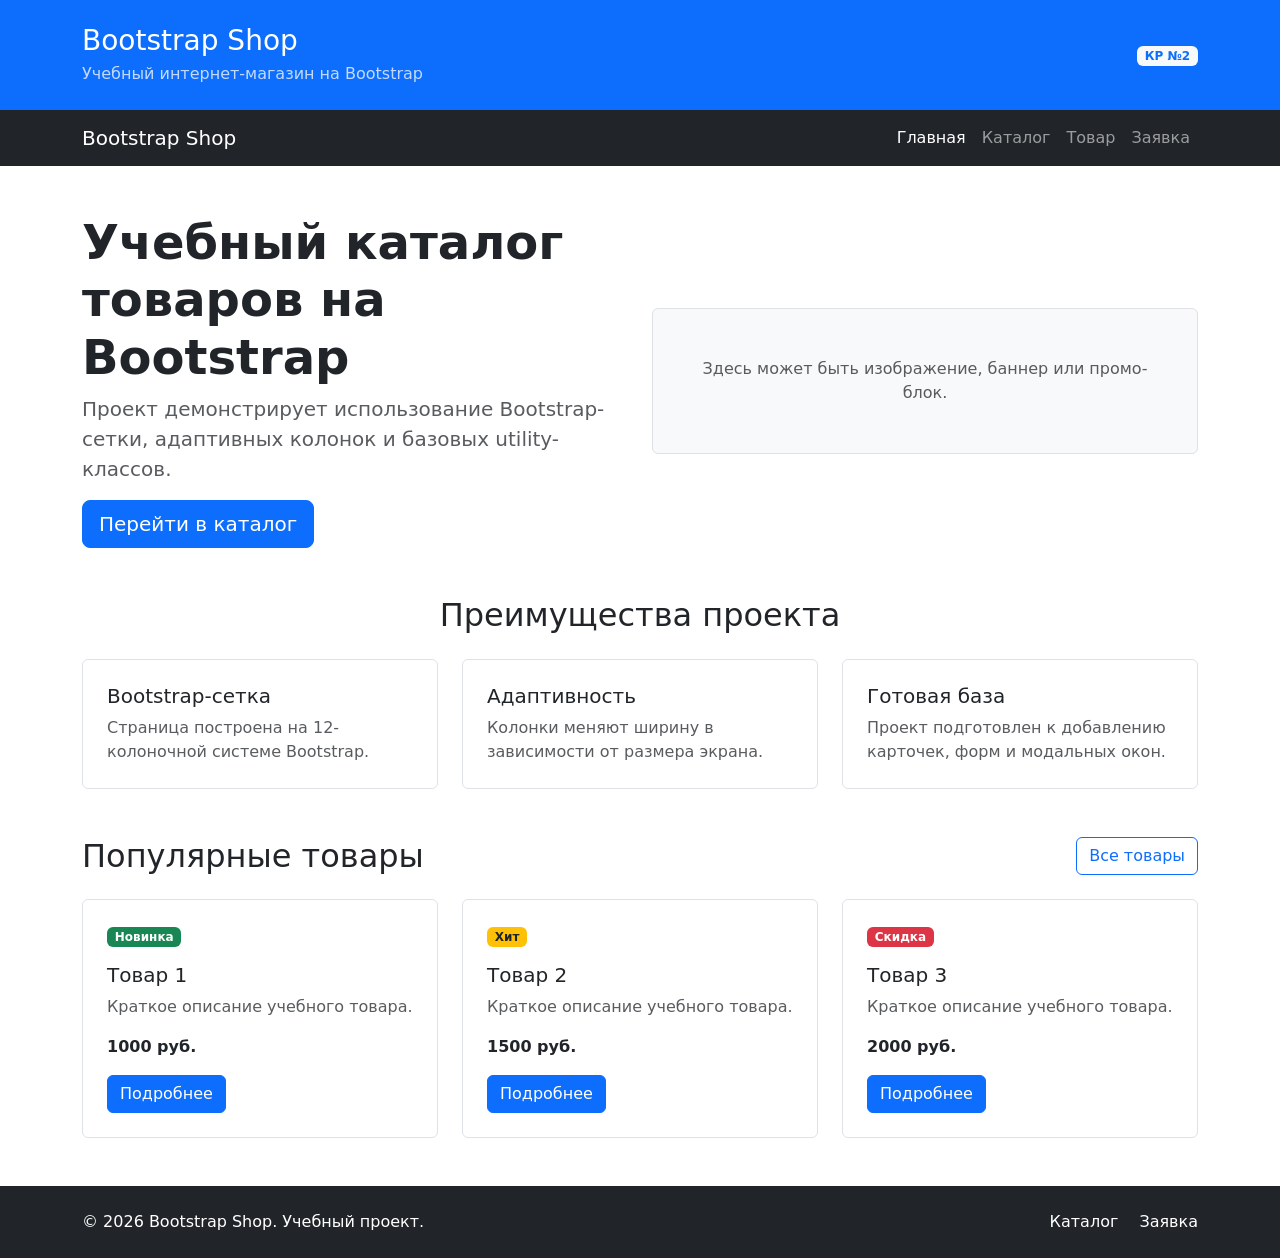
==== index.html @ 38ce744a "feat: create Bootstrap grid homepage" ====
<!DOCTYPE html>
<html lang="ru">
<head>
  <meta charset="UTF-8">
  <meta name="viewport" content="width=device-width, initial-scale=1.0">
  <title>Главная — Bootstrap Shop</title>
  <link
    href="https://cdn.jsdelivr.net/npm/bootstrap@5.3.3/dist/css/bootstrap.min.css"
    rel="stylesheet"
  >
  <link rel="stylesheet" href="css/custom.css">
</head>
<body>
  <header class="bg-primary text-white py-4">
    <div class="container">
      <div class="row align-items-center">
        <div class="col-12 col-md-8">
          <h1 class="h3 mb-1">Bootstrap Shop</h1>
          <p class="mb-0 opacity-75">
            Учебный интернет-магазин на Bootstrap
          </p>
        </div>
        <div class="col-12 col-md-4 text-md-end mt-3 mt-md-0">
          <span class="badge bg-light text-primary">
            КР №2
          </span>
        </div>
      </div>
    </div>
  </header>

  <nav class="navbar navbar-expand-lg navbar-dark bg-dark">
      <div class="container">
          <a class="navbar-brand" href="index.html">Bootstrap Shop</a>

          <button
                  class="navbar-toggler"
                  type="button"
                  data-bs-toggle="collapse"
                  data-bs-target="#mainNavbar"
                  aria-controls="mainNavbar"
                  aria-expanded="false"
                  aria-label="Переключить навигацию"
          >
              <span class="navbar-toggler-icon"></span>
          </button>

          <div class="collapse navbar-collapse" id="mainNavbar">
              <ul class="navbar-nav ms-auto">
                  <li class="nav-item">
                      <a class="nav-link active" aria-current="page" href="index.html">
                          Главная
                      </a>
                  </li>
                  <li class="nav-item">
                      <a class="nav-link" href="catalog.html">Каталог</a>
                  </li>
                  <li class="nav-item">
                      <a class="nav-link" href="product.html">Товар</a>
                  </li>
                  <li class="nav-item">
                      <a class="nav-link" href="order.html">Заявка</a>
                  </li>
              </ul>
          </div>
      </div>
  </nav>

  <main>
      <section class="container my-5">
          <div class="row align-items-center g-4">
              <div class="col-12 col-lg-6">
                  <h2 class="display-5 fw-bold">
                      Учебный каталог товаров на Bootstrap
                  </h2>
                  <p class="lead text-muted">
                      Проект демонстрирует использование Bootstrap-сетки,
                      адаптивных колонок и базовых utility-классов.
                  </p>
                  <a class="btn btn-primary btn-lg" href="catalog.html">
                      Перейти в каталог
                  </a>
              </div>

              <div class="col-12 col-lg-6">
                  <div class="p-5 bg-light border rounded text-center">
                      <p class="mb-0 text-muted">
                          Здесь может быть изображение, баннер или промо-блок.
                      </p>
                  </div>
              </div>
          </div>
      </section>

      <section class="container my-5">
          <h2 class="text-center mb-4">Преимущества проекта</h2>

          <div class="row g-4">
              <div class="col-12 col-md-4">
                  <div class="p-4 border rounded h-100 bg-white">
                      <h3 class="h5">Bootstrap-сетка</h3>
                      <p class="mb-0 text-muted">
                          Страница построена на 12-колоночной системе Bootstrap.
                      </p>
                  </div>
              </div>

              <div class="col-12 col-md-4">
                  <div class="p-4 border rounded h-100 bg-white">
                      <h3 class="h5">Адаптивность</h3>
                      <p class="mb-0 text-muted">
                          Колонки меняют ширину в зависимости от размера экрана.
                      </p>
                  </div>
              </div>

              <div class="col-12 col-md-4">
                  <div class="p-4 border rounded h-100 bg-white">
                      <h3 class="h5">Готовая база</h3>
                      <p class="mb-0 text-muted">
                          Проект подготовлен к добавлению карточек, форм и модальных окон.
                      </p>
                  </div>
              </div>
          </div>
      </section>

      <section class="container my-5">
          <div class="d-flex justify-content-between align-items-center mb-4">
              <h2 class="mb-0">Популярные товары</h2>
              <a class="btn btn-outline-primary" href="catalog.html">
                  Все товары
              </a>
          </div>

          <div class="row g-4">
              <div class="col-12 col-md-6 col-lg-4">
                  <div class="border rounded h-100 p-4">
                      <span class="badge bg-success mb-3">Новинка</span>
                      <h3 class="h5">Товар 1</h3>
                      <p class="text-muted">
                          Краткое описание учебного товара.
                      </p>
                      <p class="fw-bold mb-3">1000 руб.</p>
                      <a class="btn btn-primary" href="product.html">
                          Подробнее
                      </a>
                  </div>
              </div>

              <div class="col-12 col-md-6 col-lg-4">
                  <div class="border rounded h-100 p-4">
                      <span class="badge bg-warning text-dark mb-3">Хит</span>
                      <h3 class="h5">Товар 2</h3>
                      <p class="text-muted">
                          Краткое описание учебного товара.
                      </p>
                      <p class="fw-bold mb-3">1500 руб.</p>
                      <a class="btn btn-primary" href="product.html">
                          Подробнее
                      </a>
                  </div>
              </div>

              <div class="col-12 col-md-6 col-lg-4">
                  <div class="border rounded h-100 p-4">
                      <span class="badge bg-danger mb-3">Скидка</span>
                      <h3 class="h5">Товар 3</h3>
                      <p class="text-muted">
                          Краткое описание учебного товара.
                      </p>
                      <p class="fw-bold mb-3">2000 руб.</p>
                      <a class="btn btn-primary" href="product.html">
                          Подробнее
                      </a>
                  </div>
              </div>
          </div>
      </section>

  </main>

  <footer class="bg-dark text-white py-4 mt-5">
      <div class="container">
          <div class="row align-items-center g-3">
              <div class="col-12 col-md-6">
                  <p class="mb-0">
                      &copy; 2026 Bootstrap Shop. Учебный проект.
                  </p>
              </div>

              <div class="col-12 col-md-6 text-md-end">
                  <a class="text-white text-decoration-none me-3" href="catalog.html">
                      Каталог
                  </a>
                  <a class="text-white text-decoration-none" href="order.html">
                      Заявка
                  </a>
              </div>
          </div>
      </div>
  </footer>

  <script
    src="https://cdn.jsdelivr.net/npm/bootstrap@5.3.3/dist/js/bootstrap.bundle.min.js">
  </script>
</body>
</html>
---- css/custom.css ----
body {
    min-height: 100vh;
}

.placeholder-box {
    min-height: 240px;
}
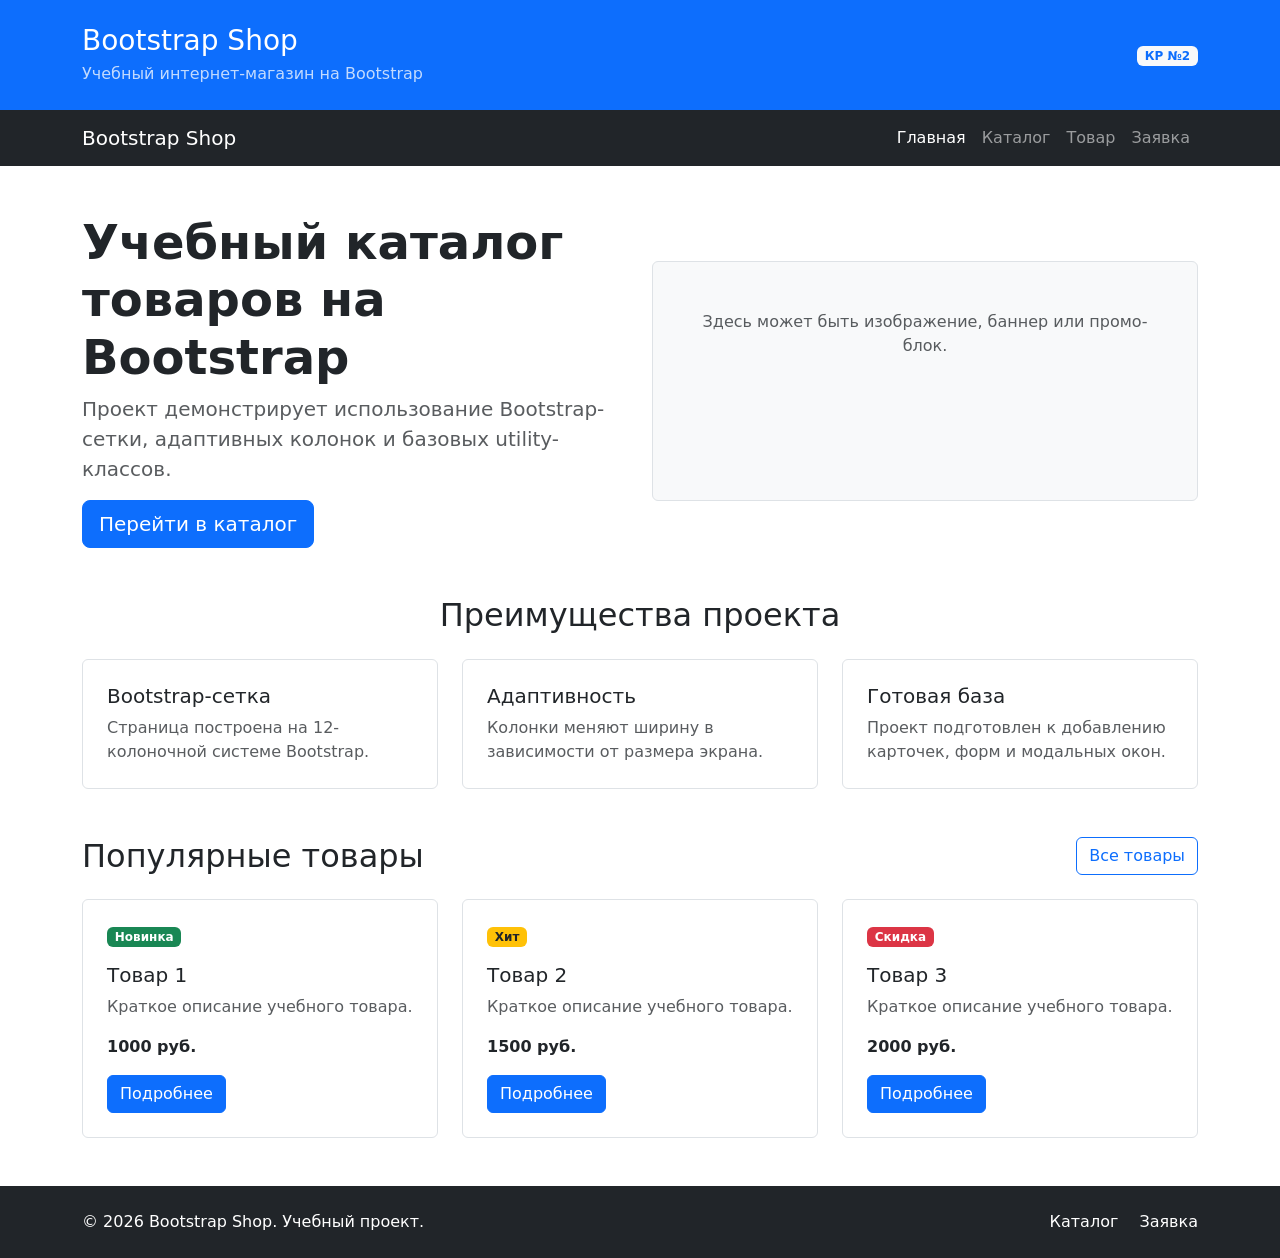
==== commit 7f6dc37a: "style: apply placeholder-box class and fix readme formatting" ====
--- a/index.html
+++ b/index.html
@@ -83,7 +83,7 @@
               </div>
 
               <div class="col-12 col-lg-6">
-                  <div class="p-5 bg-light border rounded text-center">
+                  <div class="placeholder-box p-5 bg-light border rounded text-center">
                       <p class="mb-0 text-muted">
                           Здесь может быть изображение, баннер или промо-блок.
                       </p>
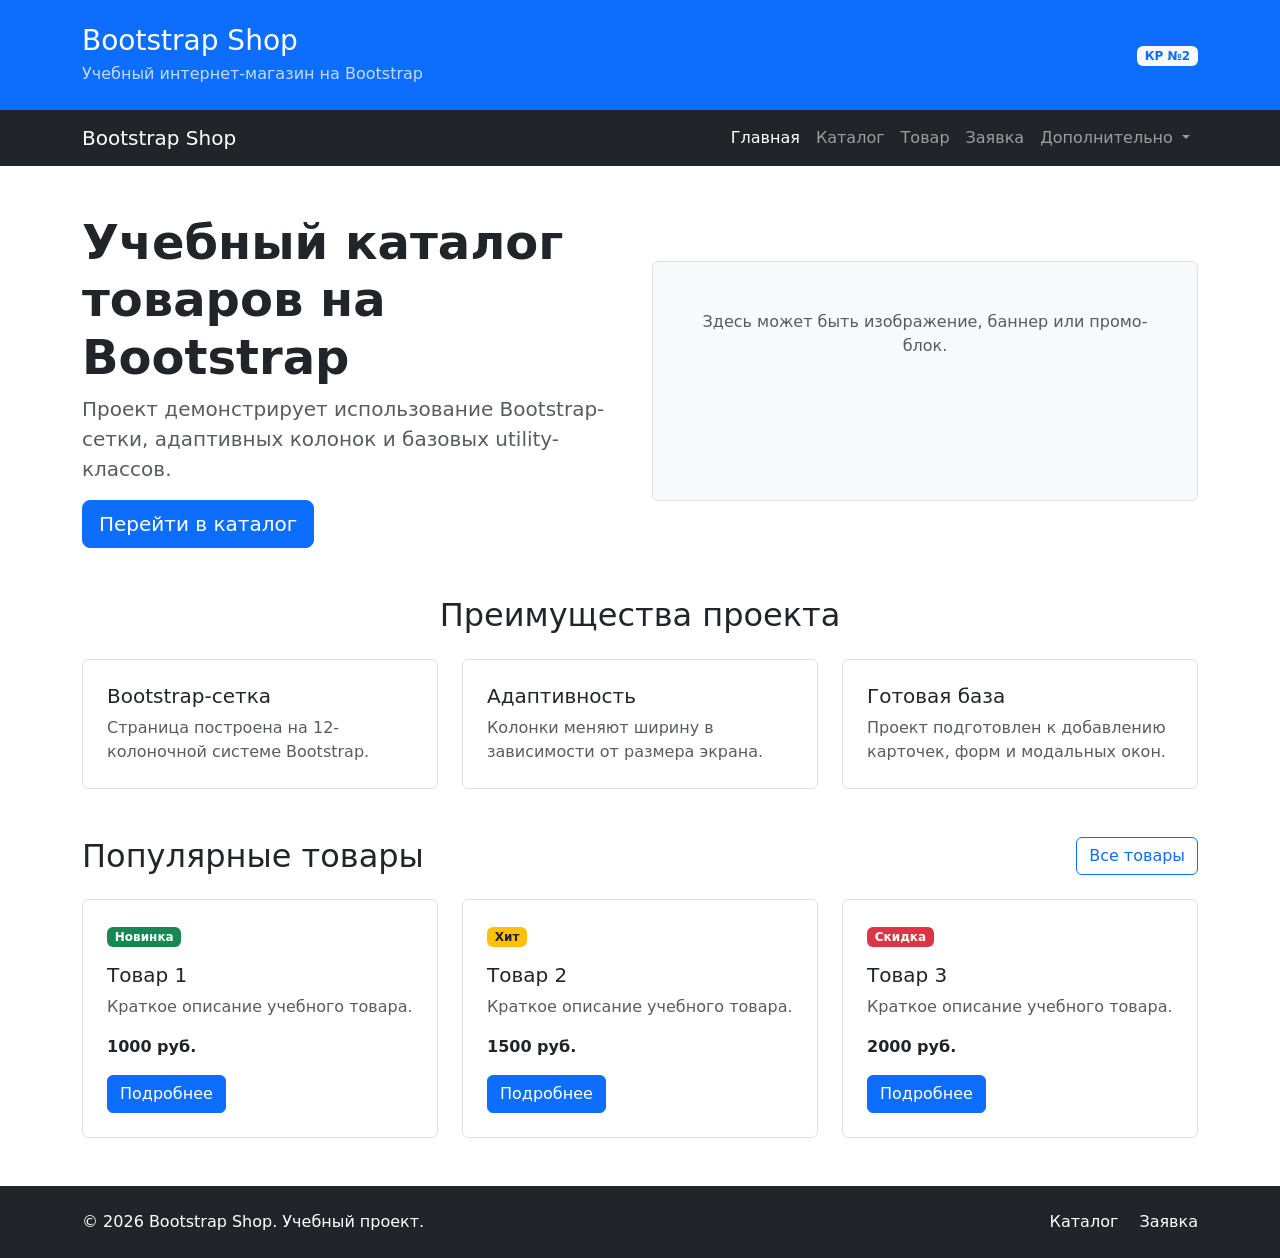
==== commit 9eaaba3e: "feat: add Bootstrap components pages" ====
--- a/index.html
+++ b/index.html
@@ -5,7 +5,7 @@
   <meta name="viewport" content="width=device-width, initial-scale=1.0">
   <title>Главная — Bootstrap Shop</title>
   <link
-    href="https://cdn.jsdelivr.net/npm/bootstrap@5.3.3/dist/css/bootstrap.min.css"
+    href="https://cdn.jsdelivr.net/npm/bootstrap@5.3.8/dist/css/bootstrap.min.css"
     rel="stylesheet"
   >
   <link rel="stylesheet" href="css/custom.css">
@@ -30,40 +30,54 @@
   </header>
 
   <nav class="navbar navbar-expand-lg navbar-dark bg-dark">
-      <div class="container">
-          <a class="navbar-brand" href="index.html">Bootstrap Shop</a>
-
-          <button
-                  class="navbar-toggler"
-                  type="button"
-                  data-bs-toggle="collapse"
-                  data-bs-target="#mainNavbar"
-                  aria-controls="mainNavbar"
-                  aria-expanded="false"
-                  aria-label="Переключить навигацию"
-          >
-              <span class="navbar-toggler-icon"></span>
-          </button>
-
-          <div class="collapse navbar-collapse" id="mainNavbar">
-              <ul class="navbar-nav ms-auto">
-                  <li class="nav-item">
-                      <a class="nav-link active" aria-current="page" href="index.html">
-                          Главная
-                      </a>
-                  </li>
-                  <li class="nav-item">
-                      <a class="nav-link" href="catalog.html">Каталог</a>
-                  </li>
-                  <li class="nav-item">
-                      <a class="nav-link" href="product.html">Товар</a>
-                  </li>
-                  <li class="nav-item">
-                      <a class="nav-link" href="order.html">Заявка</a>
-                  </li>
-              </ul>
-          </div>
+    <div class="container">
+      <a class="navbar-brand" href="index.html">Bootstrap Shop</a>
+      <button
+        class="navbar-toggler"
+        type="button"
+        data-bs-toggle="collapse"
+        data-bs-target="#mainNavbar"
+        aria-controls="mainNavbar"
+        aria-expanded="false"
+        aria-label="Переключить навигацию"
+      >
+        <span class="navbar-toggler-icon"></span>
+      </button>
+      <div class="collapse navbar-collapse" id="mainNavbar">
+        <ul class="navbar-nav ms-auto">
+          <li class="nav-item">
+            <a class="nav-link active" aria-current="page" href="index.html">
+              Главная
+            </a>
+          </li>
+          <li class="nav-item">
+            <a class="nav-link" href="catalog.html">Каталог</a>
+          </li>
+          <li class="nav-item">
+            <a class="nav-link" href="product.html">Товар</a>
+          </li>
+          <li class="nav-item">
+            <a class="nav-link" href="order.html">Заявка</a>
+          </li>
+          <li class="nav-item dropdown">
+            <a
+              class="nav-link dropdown-toggle"
+              href="#"
+              role="button"
+              data-bs-toggle="dropdown"
+              aria-expanded="false"
+            >
+              Дополнительно
+            </a>
+            <ul class="dropdown-menu">
+              <li><a class="dropdown-item" href="catalog.html">Все товары</a></li>
+              <li><a class="dropdown-item" href="order.html">Оформить заявку</a></li>
+              <li><a class="dropdown-item" href="index.html#popular">Популярное</a></li>
+            </ul>
+          </li>
+        </ul>
       </div>
+    </div>
   </nav>
 
   <main>
@@ -125,7 +139,7 @@
           </div>
       </section>
 
-      <section class="container my-5">
+      <section id="popular" class="container my-5">
           <div class="d-flex justify-content-between align-items-center mb-4">
               <h2 class="mb-0">Популярные товары</h2>
               <a class="btn btn-outline-primary" href="catalog.html">
@@ -202,7 +216,7 @@
   </footer>
 
   <script
-    src="https://cdn.jsdelivr.net/npm/bootstrap@5.3.3/dist/js/bootstrap.bundle.min.js">
+    src="https://cdn.jsdelivr.net/npm/bootstrap@5.3.8/dist/js/bootstrap.bundle.min.js">
   </script>
 </body>
 </html>
--- a/css/custom.css
+++ b/css/custom.css
@@ -1,7 +1,16 @@
 body {
-    min-height: 100vh;
+  min-height: 100vh;
 }
 
 .placeholder-box {
-    min-height: 240px;
+  min-height: 240px;
 }
+
+.placeholder-image {
+  min-height: 320px;
+}
+
+.card-img-top {
+  height: 180px;
+  object-fit: cover;
+}
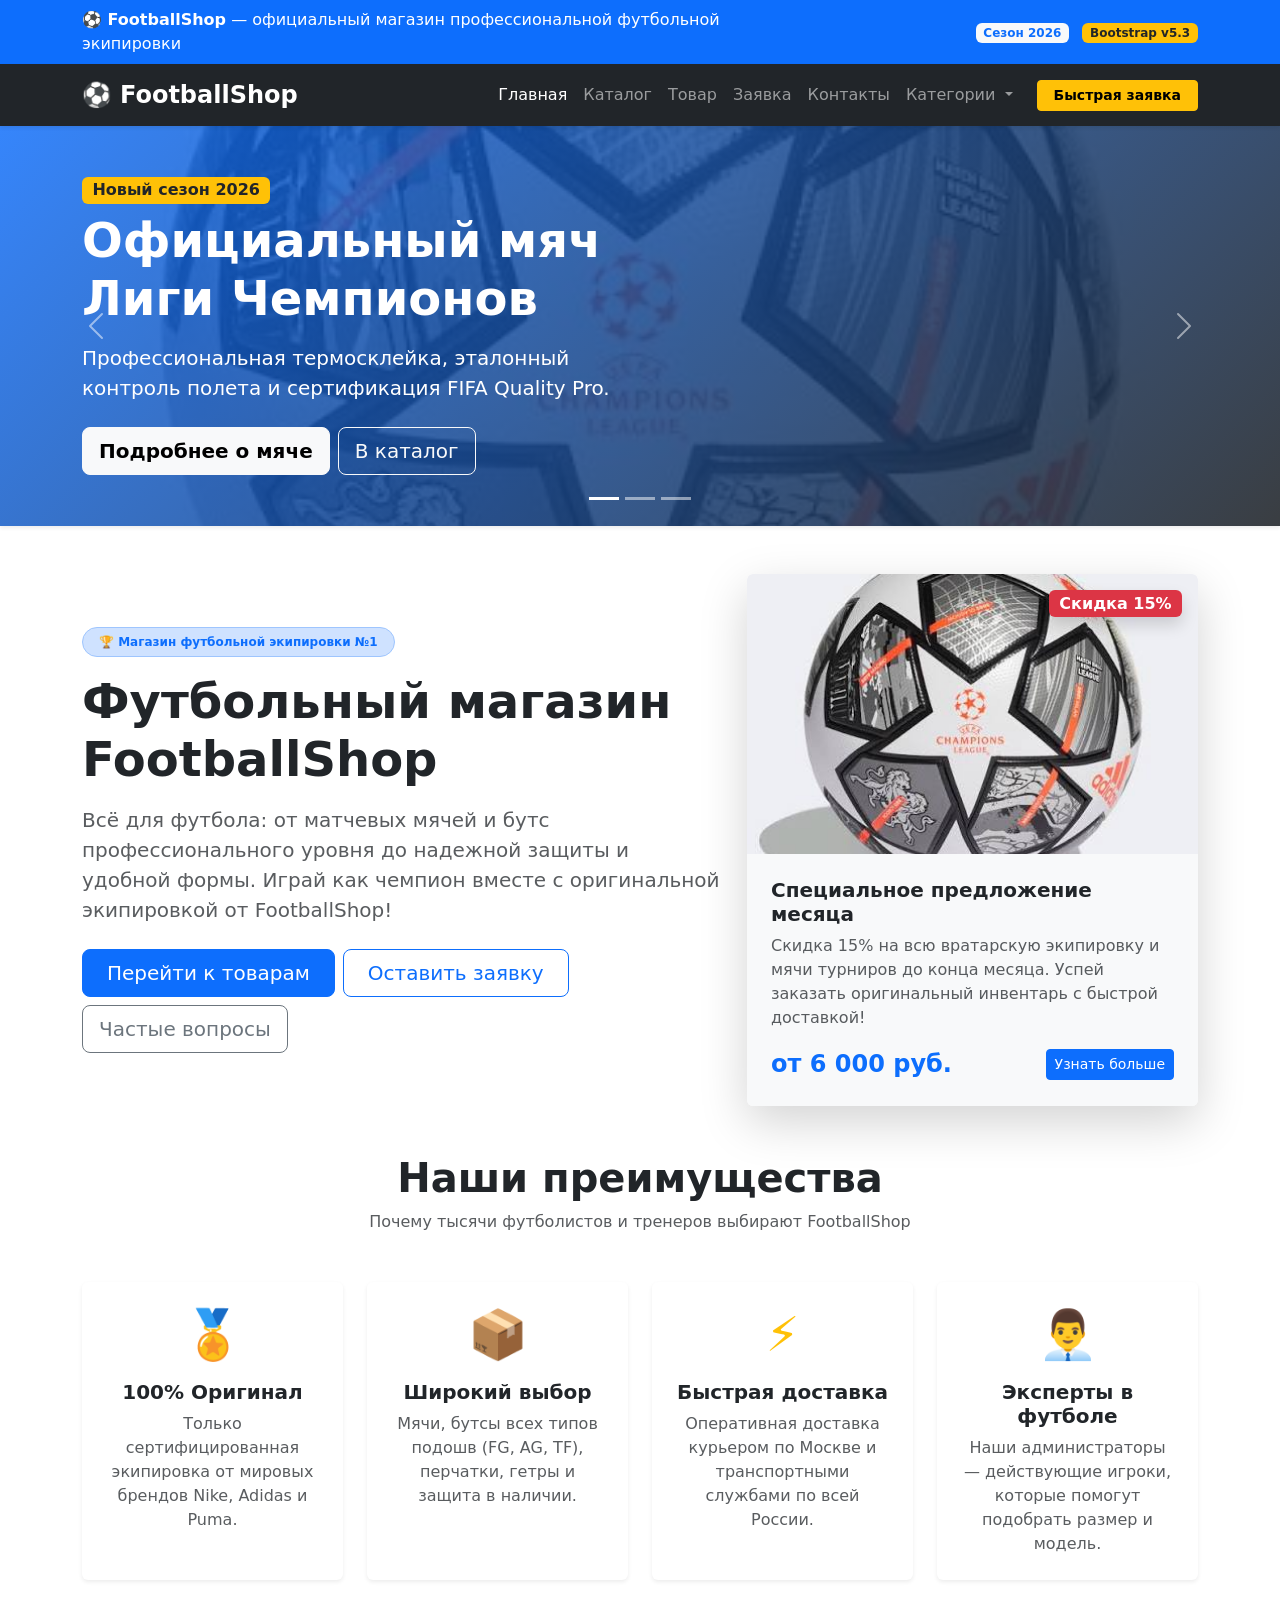
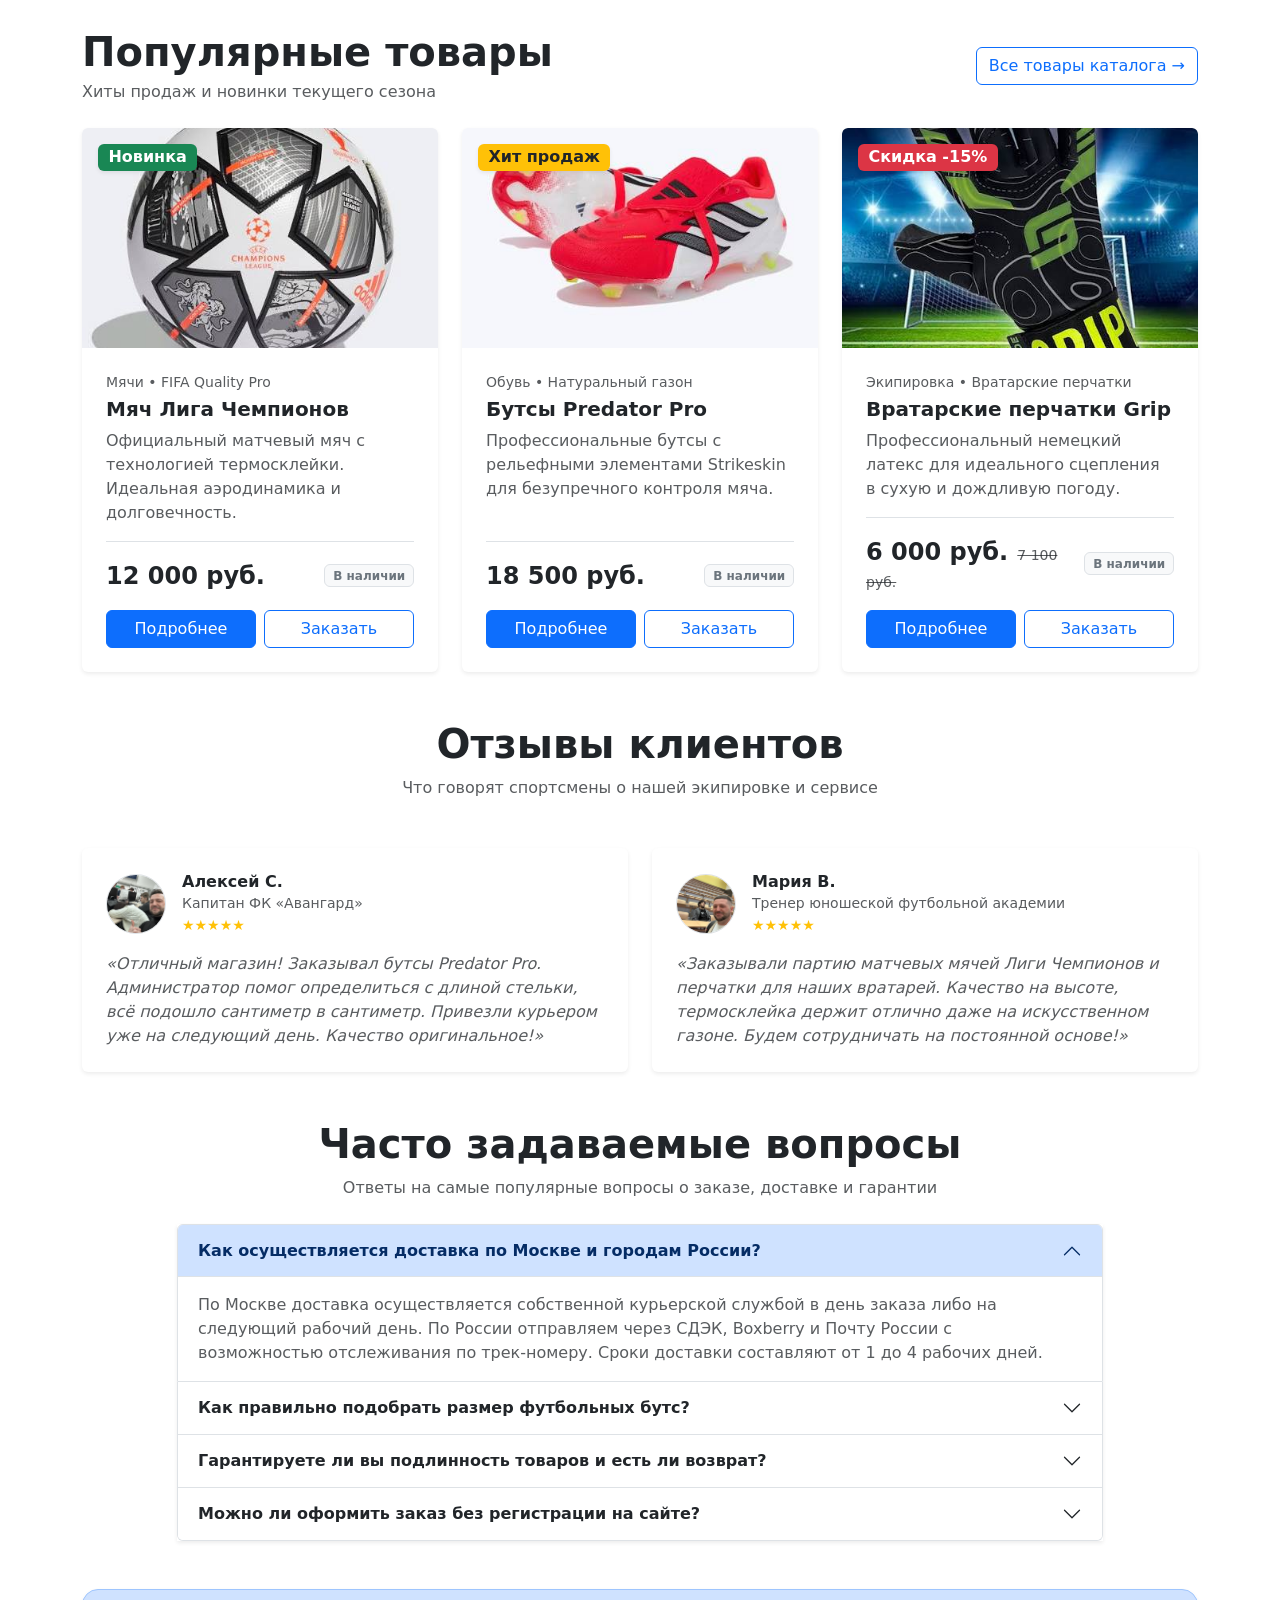
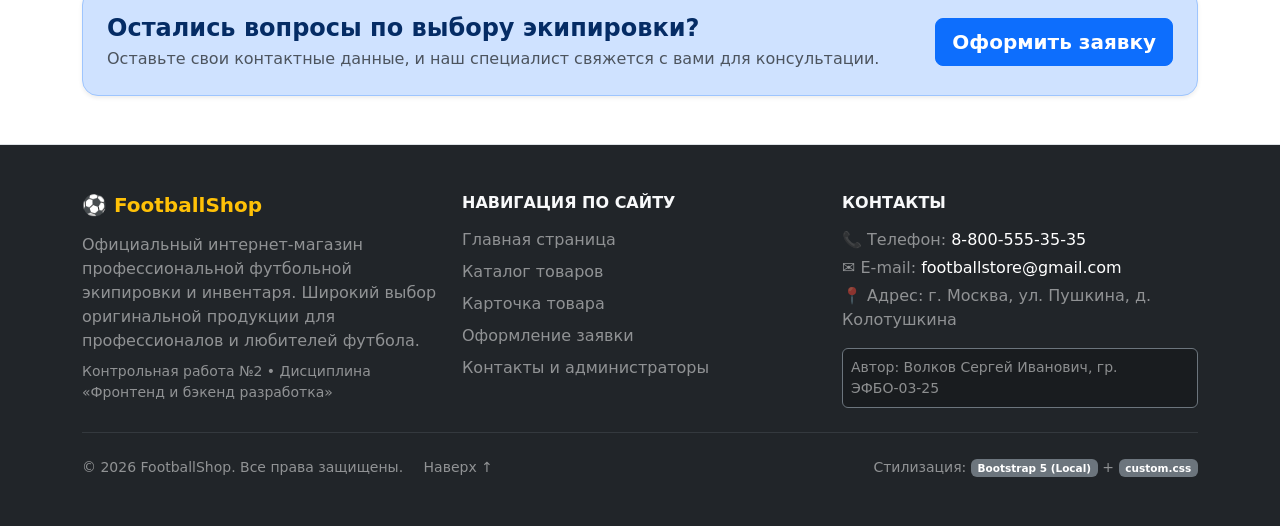
==== commit d5f377f2: "fix: prepare Bootstrap project for submission" ====
--- a/index.html
+++ b/index.html
@@ -3,35 +3,43 @@
 <head>
   <meta charset="UTF-8">
   <meta name="viewport" content="width=device-width, initial-scale=1.0">
-  <title>Главная — Bootstrap Shop</title>
-  <link
-    href="https://cdn.jsdelivr.net/npm/bootstrap@5.3.8/dist/css/bootstrap.min.css"
-    rel="stylesheet"
-  >
+  <meta name="description" content="Футбольный интернет-магазин FootballShop. Профессиональные мячи, бутсы, перчатки и экипировка на Bootstrap 5.">
+  <meta property="og:type" content="website">
+  <meta property="og:title" content="FootballShop — Футбольный интернет-магазин">
+  <meta property="og:description" content="Футбольная экипировка и инвентарь от ведущих мировых брендов.">
+  <meta property="og:image" content="images/ball.jpg">
+  <title>Главная — Футбольный интернет-магазин FootballShop</title>
+
+  <!-- Локальное подключение Bootstrap 5 CSS -->
+  <link rel="stylesheet" href="vendor/bootstrap/css/bootstrap.min.css">
+  <!-- Пользовательский файл стилей после Bootstrap -->
   <link rel="stylesheet" href="css/custom.css">
 </head>
-<body>
-  <header class="bg-primary text-white py-4">
+<body id="top">
+
+  <!-- Верхняя информационная полоса (Header Top Bar) -->
+  <header class="bg-primary text-white py-2">
     <div class="container">
-      <div class="row align-items-center">
+      <div class="row align-items-center g-2">
         <div class="col-12 col-md-8">
-          <h1 class="h3 mb-1">Bootstrap Shop</h1>
-          <p class="mb-0 opacity-75">
-            Учебный интернет-магазин на Bootstrap
-          </p>
-        </div>
-        <div class="col-12 col-md-4 text-md-end mt-3 mt-md-0">
-          <span class="badge bg-light text-primary">
-            КР №2
-          </span>
+          <span class="fw-semibold">⚽ FootballShop</span> — официальный магазин профессиональной футбольной экипировки
+        </div>
+        <div class="col-12 col-md-4 text-md-end">
+          <span class="badge bg-light text-primary me-2">Сезон 2026</span>
+          <span class="badge bg-warning text-dark">Bootstrap v5.3</span>
         </div>
       </div>
     </div>
   </header>
 
-  <nav class="navbar navbar-expand-lg navbar-dark bg-dark">
+  <!-- Главная Bootstrap-навигация (Navbar) -->
+  <nav class="navbar navbar-expand-lg navbar-dark bg-dark sticky-top shadow-sm">
     <div class="container">
-      <a class="navbar-brand" href="index.html">Bootstrap Shop</a>
+      <a class="navbar-brand fw-bold fs-4 d-flex align-items-center" href="index.html">
+        <span class="me-2 text-warning">⚽</span>FootballShop
+      </a>
+
+      <!-- Кнопка гамбургер-меню для мобильных экранов -->
       <button
         class="navbar-toggler"
         type="button"
@@ -43,12 +51,12 @@
       >
         <span class="navbar-toggler-icon"></span>
       </button>
+
+      <!-- Пункты меню -->
       <div class="collapse navbar-collapse" id="mainNavbar">
-        <ul class="navbar-nav ms-auto">
+        <ul class="navbar-nav ms-auto align-items-lg-center">
           <li class="nav-item">
-            <a class="nav-link active" aria-current="page" href="index.html">
-              Главная
-            </a>
+            <a class="nav-link active" aria-current="page" href="index.html">Главная</a>
           </li>
           <li class="nav-item">
             <a class="nav-link" href="catalog.html">Каталог</a>
@@ -59,6 +67,10 @@
           <li class="nav-item">
             <a class="nav-link" href="order.html">Заявка</a>
           </li>
+          <li class="nav-item">
+            <a class="nav-link" href="contacts.html">Контакты</a>
+          </li>
+          <!-- Выпадающий список (Dropdown) -->
           <li class="nav-item dropdown">
             <a
               class="nav-link dropdown-toggle"
@@ -67,156 +79,690 @@
               data-bs-toggle="dropdown"
               aria-expanded="false"
             >
-              Дополнительно
+              Категории
             </a>
-            <ul class="dropdown-menu">
-              <li><a class="dropdown-item" href="catalog.html">Все товары</a></li>
-              <li><a class="dropdown-item" href="order.html">Оформить заявку</a></li>
-              <li><a class="dropdown-item" href="index.html#popular">Популярное</a></li>
+            <ul class="dropdown-menu dropdown-menu-end shadow">
+              <li><a class="dropdown-item" href="catalog.html#category-balls">Футбольные мячи</a></li>
+              <li><a class="dropdown-item" href="catalog.html#category-boots">Футбольные бутсы</a></li>
+              <li><a class="dropdown-item" href="catalog.html#category-gloves">Вратарская экипировка</a></li>
+              <li><a class="dropdown-item" href="catalog.html#category-accessories">Гетры и аксессуары</a></li>
+              <li><hr class="dropdown-divider"></li>
+              <li><a class="dropdown-item text-primary fw-semibold" href="catalog.html">Весь каталог</a></li>
             </ul>
           </li>
+          <!-- Кнопка быстрого заказа в модальном окне -->
+          <li class="nav-item ms-lg-3 mt-2 mt-lg-0">
+            <button
+              class="btn btn-warning btn-sm fw-bold px-3"
+              type="button"
+              data-bs-toggle="modal"
+              data-bs-target="#orderModal"
+              data-product="Консультация по экипировке"
+            >
+              Быстрая заявка
+            </button>
+          </li>
         </ul>
       </div>
     </div>
   </nav>
 
   <main>
-      <section class="container my-5">
-          <div class="row align-items-center g-4">
-              <div class="col-12 col-lg-6">
-                  <h2 class="display-5 fw-bold">
-                      Учебный каталог товаров на Bootstrap
-                  </h2>
-                  <p class="lead text-muted">
-                      Проект демонстрирует использование Bootstrap-сетки,
-                      адаптивных колонок и базовых utility-классов.
-                  </p>
-                  <a class="btn btn-primary btn-lg" href="catalog.html">
-                      Перейти в каталог
-                  </a>
-              </div>
-
-              <div class="col-12 col-lg-6">
-                  <div class="placeholder-box p-5 bg-light border rounded text-center">
-                      <p class="mb-0 text-muted">
-                          Здесь может быть изображение, баннер или промо-блок.
-                      </p>
+    <!-- Дополнительный компонент: Карусель (Carousel) -->
+    <section aria-label="Промо-карусель">
+      <div id="heroCarousel" class="carousel slide carousel-fade shadow-sm" data-bs-ride="carousel">
+        <div class="carousel-indicators">
+          <button type="button" data-bs-target="#heroCarousel" data-bs-slide-to="0" class="active" aria-current="true" aria-label="Слайд 1"></button>
+          <button type="button" data-bs-target="#heroCarousel" data-bs-slide-to="1" aria-label="Слайд 2"></button>
+          <button type="button" data-bs-target="#heroCarousel" data-bs-slide-to="2" aria-label="Слайд 3"></button>
+        </div>
+
+        <div class="carousel-inner">
+          <!-- Слайд 1 -->
+          <div class="carousel-item active hero-carousel-item" style="background-image: url('images/ball.jpg');">
+            <div class="hero-carousel-overlay">
+              <div class="container text-white py-5">
+                <div class="row">
+                  <div class="col-12 col-md-8 col-lg-6">
+                    <span class="badge bg-warning text-dark mb-2 fs-6">Новый сезон 2026</span>
+                    <h2 class="display-5 fw-bold text-white mb-3">Официальный мяч Лиги Чемпионов</h2>
+                    <p class="lead mb-4 opacity-90">Профессиональная термосклейка, эталонный контроль полета и сертификация FIFA Quality Pro.</p>
+                    <div class="d-flex gap-2">
+                      <a class="btn btn-light btn-lg fw-bold" href="product.html">Подробнее о мяче</a>
+                      <a class="btn btn-outline-light btn-lg" href="catalog.html">В каталог</a>
+                    </div>
                   </div>
-              </div>
-          </div>
-      </section>
-
-      <section class="container my-5">
-          <h2 class="text-center mb-4">Преимущества проекта</h2>
-
-          <div class="row g-4">
-              <div class="col-12 col-md-4">
-                  <div class="p-4 border rounded h-100 bg-white">
-                      <h3 class="h5">Bootstrap-сетка</h3>
-                      <p class="mb-0 text-muted">
-                          Страница построена на 12-колоночной системе Bootstrap.
-                      </p>
+                </div>
+              </div>
+            </div>
+          </div>
+
+          <!-- Слайд 2 -->
+          <div class="carousel-item hero-carousel-item" style="background-image: url('images/boots.jpg');">
+            <div class="hero-carousel-overlay">
+              <div class="container text-white py-5">
+                <div class="row">
+                  <div class="col-12 col-md-8 col-lg-6">
+                    <span class="badge bg-danger mb-2 fs-6">Хит продаж</span>
+                    <h2 class="display-5 fw-bold text-white mb-3">Бутсы Predator Pro & Nike Phantom</h2>
+                    <p class="lead mb-4 opacity-90">Максимальное сцепление с газоном и непревзойденная точность каждого удара.</p>
+                    <div class="d-flex gap-2">
+                      <a class="btn btn-warning btn-lg fw-bold" href="catalog.html">Выбрать бутсы</a>
+                      <button class="btn btn-outline-light btn-lg" type="button" data-bs-toggle="modal" data-bs-target="#orderModal" data-product="Бутсы Predator Pro">Заказать примерку</button>
+                    </div>
                   </div>
-              </div>
-
-              <div class="col-12 col-md-4">
-                  <div class="p-4 border rounded h-100 bg-white">
-                      <h3 class="h5">Адаптивность</h3>
-                      <p class="mb-0 text-muted">
-                          Колонки меняют ширину в зависимости от размера экрана.
-                      </p>
+                </div>
+              </div>
+            </div>
+          </div>
+
+          <!-- Слайд 3 -->
+          <div class="carousel-item hero-carousel-item" style="background-image: url('images/hands.jpg');">
+            <div class="hero-carousel-overlay">
+              <div class="container text-white py-5">
+                <div class="row">
+                  <div class="col-12 col-md-8 col-lg-6">
+                    <span class="badge bg-success mb-2 fs-6">Спецпредложение</span>
+                    <h2 class="display-5 fw-bold text-white mb-3">Вратарская экипировка Grip</h2>
+                    <p class="lead mb-4 opacity-90">Надежный латекс 4 мм, защита пальцев и анатомическая посадка для ключевых сейвов.</p>
+                    <div class="d-flex gap-2">
+                      <a class="btn btn-primary btn-lg fw-bold" href="catalog.html">Смотреть экипировку</a>
+                      <a class="btn btn-outline-light btn-lg" href="order.html">Оформить заявку</a>
+                    </div>
                   </div>
-              </div>
-
-              <div class="col-12 col-md-4">
-                  <div class="p-4 border rounded h-100 bg-white">
-                      <h3 class="h5">Готовая база</h3>
-                      <p class="mb-0 text-muted">
-                          Проект подготовлен к добавлению карточек, форм и модальных окон.
-                      </p>
+                </div>
+              </div>
+            </div>
+          </div>
+        </div>
+
+        <button class="carousel-control-prev" type="button" data-bs-target="#heroCarousel" data-bs-slide="prev">
+          <span class="carousel-control-prev-icon" aria-hidden="true"></span>
+          <span class="visually-hidden">Предыдущий</span>
+        </button>
+        <button class="carousel-control-next" type="button" data-bs-target="#heroCarousel" data-bs-slide="next">
+          <span class="carousel-control-next-icon" aria-hidden="true"></span>
+          <span class="visually-hidden">Следующий</span>
+        </button>
+      </div>
+    </section>
+
+    <!-- Hero-блок на сетке (по методическим указаниям) -->
+    <section class="container my-5">
+      <div class="row align-items-center g-4">
+        <div class="col-12 col-lg-7">
+          <div class="d-inline-block badge bg-primary-subtle text-primary border border-primary-subtle px-3 py-2 rounded-pill mb-3">
+            🏆 Магазин футбольной экипировки №1
+          </div>
+          <h1 class="display-5 fw-bold mb-3">
+            Футбольный магазин FootballShop
+          </h1>
+          <p class="lead text-muted mb-4">
+            Всё для футбола: от матчевых мячей и бутс профессионального уровня до надежной защиты и удобной формы. 
+            Играй как чемпион вместе с оригинальной экипировкой от FootballShop!
+          </p>
+          <div class="d-flex flex-wrap gap-2">
+            <a class="btn btn-primary btn-lg px-4" href="catalog.html">
+              Перейти к товарам
+            </a>
+            <button
+              class="btn btn-outline-primary btn-lg px-4"
+              type="button"
+              data-bs-toggle="modal"
+              data-bs-target="#orderModal"
+              data-product="Консультация по подбору"
+            >
+              Оставить заявку
+            </button>
+            <a class="btn btn-outline-secondary btn-lg" href="#faq">
+              Частые вопросы
+            </a>
+          </div>
+        </div>
+
+        <div class="col-12 col-lg-5">
+          <div class="card border-0 shadow-lg overflow-hidden">
+            <div class="position-relative">
+              <img src="images/ball.jpg" class="card-img-top" style="height: 280px;" alt="Официальный футбольный мяч">
+              <span class="position-absolute top-0 end-0 m-3 badge bg-danger fs-6 shadow">
+                Скидка 15%
+              </span>
+            </div>
+            <div class="card-body p-4 bg-light">
+              <h2 class="h5 card-title fw-bold">Специальное предложение месяца</h2>
+              <p class="card-text text-muted mb-3">
+                Скидка 15% на всю вратарскую экипировку и мячи турниров до конца месяца. 
+                Успей заказать оригинальный инвентарь с быстрой доставкой!
+              </p>
+              <div class="d-flex justify-content-between align-items-center">
+                <span class="fs-4 fw-bold text-primary">от 6 000 руб.</span>
+                <a class="btn btn-sm btn-primary" href="catalog.html">Узнать больше</a>
+              </div>
+            </div>
+          </div>
+        </div>
+      </div>
+    </section>
+
+    <!-- Блок преимуществ (Advantages Grid) -->
+    <section class="container my-5" id="advantages">
+      <div class="text-center mb-5">
+        <h2 class="display-6 fw-bold">Наши преимущества</h2>
+        <p class="text-muted">Почему тысячи футболистов и тренеров выбирают FootballShop</p>
+      </div>
+
+      <div class="row g-4">
+        <div class="col-12 col-sm-6 col-lg-3">
+          <div class="card h-100 border-0 shadow-sm p-4 text-center product-card bg-white">
+            <div class="display-5 text-primary mb-3">🏅</div>
+            <h3 class="h5 fw-bold">100% Оригинал</h3>
+            <p class="text-muted mb-0">Только сертифицированная экипировка от мировых брендов Nike, Adidas и Puma.</p>
+          </div>
+        </div>
+
+        <div class="col-12 col-sm-6 col-lg-3">
+          <div class="card h-100 border-0 shadow-sm p-4 text-center product-card bg-white">
+            <div class="display-5 text-success mb-3">📦</div>
+            <h3 class="h5 fw-bold">Широкий выбор</h3>
+            <p class="text-muted mb-0">Мячи, бутсы всех типов подошв (FG, AG, TF), перчатки, гетры и защита в наличии.</p>
+          </div>
+        </div>
+
+        <div class="col-12 col-sm-6 col-lg-3">
+          <div class="card h-100 border-0 shadow-sm p-4 text-center product-card bg-white">
+            <div class="display-5 text-warning mb-3">⚡</div>
+            <h3 class="h5 fw-bold">Быстрая доставка</h3>
+            <p class="text-muted mb-0">Оперативная доставка курьером по Москве и транспортными службами по всей России.</p>
+          </div>
+        </div>
+
+        <div class="col-12 col-sm-6 col-lg-3">
+          <div class="card h-100 border-0 shadow-sm p-4 text-center product-card bg-white">
+            <div class="display-5 text-info mb-3">👨‍💼</div>
+            <h3 class="h5 fw-bold">Эксперты в футболе</h3>
+            <p class="text-muted mb-0">Наши администраторы — действующие игроки, которые помогут подобрать размер и модель.</p>
+          </div>
+        </div>
+      </div>
+    </section>
+
+    <!-- Сетка популярных товаров (Popular Products) -->
+    <section class="container my-5" id="popular">
+      <div class="d-flex justify-content-between align-items-center mb-4 flex-wrap gap-2">
+        <div>
+          <h2 class="display-6 fw-bold mb-1">Популярные товары</h2>
+          <p class="text-muted mb-0">Хиты продаж и новинки текущего сезона</p>
+        </div>
+        <a class="btn btn-outline-primary" href="catalog.html">
+          Все товары каталога →
+        </a>
+      </div>
+
+      <div class="row g-4">
+        <!-- Карточка 1: Мяч Лига Чемпионов -->
+        <div class="col-12 col-md-6 col-lg-4">
+          <div class="card h-100 shadow-sm product-card border-0 overflow-hidden">
+            <div class="position-relative overflow-hidden">
+              <span class="position-absolute top-0 start-0 m-3 badge bg-success fs-6 shadow-sm">Новинка</span>
+              <img src="images/ball.jpg" class="card-img-top" alt="Мяч Лига Чемпионов">
+            </div>
+            <div class="card-body d-flex flex-column p-4">
+              <div class="text-muted small mb-1">Мячи • FIFA Quality Pro</div>
+              <h3 class="card-title h5 fw-bold">Мяч Лига Чемпионов</h3>
+              <p class="card-text text-muted">
+                Официальный матчевый мяч с технологией термосклейки. Идеальная аэродинамика и долговечность.
+              </p>
+              <div class="mt-auto pt-3 border-top">
+                <div class="d-flex justify-content-between align-items-center mb-3">
+                  <span class="fs-4 fw-bold text-dark">12 000 руб.</span>
+                  <span class="badge bg-light text-secondary border">В наличии</span>
+                </div>
+                <div class="d-flex gap-2">
+                  <a class="btn btn-primary w-50" href="product.html">Подробнее</a>
+                  <button
+                    class="btn btn-outline-primary w-50"
+                    type="button"
+                    data-bs-toggle="modal"
+                    data-bs-target="#orderModal"
+                    data-product="Мяч Лига Чемпионов"
+                  >
+                    Заказать
+                  </button>
+                </div>
+              </div>
+            </div>
+          </div>
+        </div>
+
+        <!-- Карточка 2: Бутсы Predator Pro -->
+        <div class="col-12 col-md-6 col-lg-4">
+          <div class="card h-100 shadow-sm product-card border-0 overflow-hidden">
+            <div class="position-relative overflow-hidden">
+              <span class="position-absolute top-0 start-0 m-3 badge bg-warning text-dark fs-6 shadow-sm">Хит продаж</span>
+              <img src="images/boots.jpg" class="card-img-top" alt="Бутсы Predator Pro">
+            </div>
+            <div class="card-body d-flex flex-column p-4">
+              <div class="text-muted small mb-1">Обувь • Натуральный газон</div>
+              <h3 class="card-title h5 fw-bold">Бутсы Predator Pro</h3>
+              <p class="card-text text-muted">
+                Профессиональные бутсы с рельефными элементами Strikeskin для безупречного контроля мяча.
+              </p>
+              <div class="mt-auto pt-3 border-top">
+                <div class="d-flex justify-content-between align-items-center mb-3">
+                  <span class="fs-4 fw-bold text-dark">18 500 руб.</span>
+                  <span class="badge bg-light text-secondary border">В наличии</span>
+                </div>
+                <div class="d-flex gap-2">
+                  <a class="btn btn-primary w-50" href="product.html">Подробнее</a>
+                  <button
+                    class="btn btn-outline-primary w-50"
+                    type="button"
+                    data-bs-toggle="modal"
+                    data-bs-target="#orderModal"
+                    data-product="Бутсы Predator Pro"
+                  >
+                    Заказать
+                  </button>
+                </div>
+              </div>
+            </div>
+          </div>
+        </div>
+
+        <!-- Карточка 3: Вратарские перчатки Grip -->
+        <div class="col-12 col-md-6 col-lg-4">
+          <div class="card h-100 shadow-sm product-card border-0 overflow-hidden">
+            <div class="position-relative overflow-hidden">
+              <span class="position-absolute top-0 start-0 m-3 badge bg-danger fs-6 shadow-sm">Скидка -15%</span>
+              <img src="images/hands.jpg" class="card-img-top" alt="Вратарские перчатки Grip">
+            </div>
+            <div class="card-body d-flex flex-column p-4">
+              <div class="text-muted small mb-1">Экипировка • Вратарские перчатки</div>
+              <h3 class="card-title h5 fw-bold">Вратарские перчатки Grip</h3>
+              <p class="card-text text-muted">
+                Профессиональный немецкий латекс для идеального сцепления в сухую и дождливую погоду.
+              </p>
+              <div class="mt-auto pt-3 border-top">
+                <div class="d-flex justify-content-between align-items-center mb-3">
+                  <div>
+                    <span class="fs-4 fw-bold text-dark">6 000 руб.</span>
+                    <span class="text-decoration-line-through text-muted small ms-1">7 100 руб.</span>
                   </div>
-              </div>
-          </div>
-      </section>
-
-      <section id="popular" class="container my-5">
-          <div class="d-flex justify-content-between align-items-center mb-4">
-              <h2 class="mb-0">Популярные товары</h2>
-              <a class="btn btn-outline-primary" href="catalog.html">
-                  Все товары
-              </a>
-          </div>
-
-          <div class="row g-4">
-              <div class="col-12 col-md-6 col-lg-4">
-                  <div class="border rounded h-100 p-4">
-                      <span class="badge bg-success mb-3">Новинка</span>
-                      <h3 class="h5">Товар 1</h3>
-                      <p class="text-muted">
-                          Краткое описание учебного товара.
-                      </p>
-                      <p class="fw-bold mb-3">1000 руб.</p>
-                      <a class="btn btn-primary" href="product.html">
-                          Подробнее
-                      </a>
-                  </div>
-              </div>
-
-              <div class="col-12 col-md-6 col-lg-4">
-                  <div class="border rounded h-100 p-4">
-                      <span class="badge bg-warning text-dark mb-3">Хит</span>
-                      <h3 class="h5">Товар 2</h3>
-                      <p class="text-muted">
-                          Краткое описание учебного товара.
-                      </p>
-                      <p class="fw-bold mb-3">1500 руб.</p>
-                      <a class="btn btn-primary" href="product.html">
-                          Подробнее
-                      </a>
-                  </div>
-              </div>
-
-              <div class="col-12 col-md-6 col-lg-4">
-                  <div class="border rounded h-100 p-4">
-                      <span class="badge bg-danger mb-3">Скидка</span>
-                      <h3 class="h5">Товар 3</h3>
-                      <p class="text-muted">
-                          Краткое описание учебного товара.
-                      </p>
-                      <p class="fw-bold mb-3">2000 руб.</p>
-                      <a class="btn btn-primary" href="product.html">
-                          Подробнее
-                      </a>
-                  </div>
-              </div>
-          </div>
-      </section>
-
+                  <span class="badge bg-light text-secondary border">В наличии</span>
+                </div>
+                <div class="d-flex gap-2">
+                  <a class="btn btn-primary w-50" href="product.html">Подробнее</a>
+                  <button
+                    class="btn btn-outline-primary w-50"
+                    type="button"
+                    data-bs-toggle="modal"
+                    data-bs-target="#orderModal"
+                    data-product="Вратарские перчатки Grip"
+                  >
+                    Заказать
+                  </button>
+                </div>
+              </div>
+            </div>
+          </div>
+        </div>
+      </div>
+    </section>
+
+    <!-- Блок отзывов клиентов (Reviews) -->
+    <section class="container my-5" id="reviews">
+      <div class="text-center mb-5">
+        <h2 class="display-6 fw-bold">Отзывы клиентов</h2>
+        <p class="text-muted">Что говорят спортсмены о нашей экипировке и сервисе</p>
+      </div>
+
+      <div class="row g-4">
+        <div class="col-12 col-md-6">
+          <div class="card h-100 border-0 shadow-sm p-4 bg-white">
+            <div class="d-flex align-items-center mb-3">
+              <img src="images/admin1.jpg" class="rounded-circle me-3 border" width="60" height="60" style="object-fit: cover;" alt="Алексей С.">
+              <div>
+                <h3 class="h6 fw-bold mb-0">Алексей С.</h3>
+                <span class="small text-muted">Капитан ФК «Авангард»</span>
+                <div class="rating-stars small">★★★★★</div>
+              </div>
+            </div>
+            <p class="card-text text-muted fst-italic">
+              «Отличный магазин! Заказывал бутсы Predator Pro. Администратор помог определиться с длиной стельки, всё подошло сантиметр в сантиметр. Привезли курьером уже на следующий день. Качество оригинальное!»
+            </p>
+          </div>
+        </div>
+
+        <div class="col-12 col-md-6">
+          <div class="card h-100 border-0 shadow-sm p-4 bg-white">
+            <div class="d-flex align-items-center mb-3">
+              <img src="images/admin2.jpg" class="rounded-circle me-3 border" width="60" height="60" style="object-fit: cover;" alt="Мария В.">
+              <div>
+                <h3 class="h6 fw-bold mb-0">Мария В.</h3>
+                <span class="small text-muted">Тренер юношеской футбольной академии</span>
+                <div class="rating-stars small">★★★★★</div>
+              </div>
+            </div>
+            <p class="card-text text-muted fst-italic">
+              «Заказывали партию матчевых мячей Лиги Чемпионов и перчатки для наших вратарей. Качество на высоте, термосклейка держит отлично даже на искусственном газоне. Будем сотрудничать на постоянной основе!»
+            </p>
+          </div>
+        </div>
+      </div>
+    </section>
+
+    <!-- Блок часто задаваемых вопросов (FAQ Accordion) -->
+    <section class="container my-5" id="faq">
+      <div class="text-center mb-4">
+        <h2 class="display-6 fw-bold">Часто задаваемые вопросы</h2>
+        <p class="text-muted">Ответы на самые популярные вопросы о заказе, доставке и гарантии</p>
+      </div>
+
+      <div class="row justify-content-center">
+        <div class="col-12 col-lg-10">
+          <div class="accordion shadow-sm" id="faqAccordion">
+            <!-- Вопрос 1 -->
+            <div class="accordion-item">
+              <h3 class="accordion-header" id="headingOne">
+                <button
+                  class="accordion-button fw-semibold"
+                  type="button"
+                  data-bs-toggle="collapse"
+                  data-bs-target="#collapseOne"
+                  aria-expanded="true"
+                  aria-controls="collapseOne"
+                >
+                  Как осуществляется доставка по Москве и городам России?
+                </button>
+              </h3>
+              <div
+                id="collapseOne"
+                class="accordion-collapse collapse show"
+                aria-labelledby="headingOne"
+                data-bs-parent="#faqAccordion"
+              >
+                <div class="accordion-body text-muted">
+                  По Москве доставка осуществляется собственной курьерской службой в день заказа либо на следующий рабочий день. 
+                  По России отправляем через СДЭК, Boxberry и Почту России с возможностью отслеживания по трек-номеру. Сроки доставки составляют от 1 до 4 рабочих дней.
+                </div>
+              </div>
+            </div>
+
+            <!-- Вопрос 2 -->
+            <div class="accordion-item">
+              <h3 class="accordion-header" id="headingTwo">
+                <button
+                  class="accordion-button collapsed fw-semibold"
+                  type="button"
+                  data-bs-toggle="collapse"
+                  data-bs-target="#collapseTwo"
+                  aria-expanded="false"
+                  aria-controls="collapseTwo"
+                >
+                  Как правильно подобрать размер футбольных бутс?
+                </button>
+              </h3>
+              <div
+                id="collapseTwo"
+                class="accordion-collapse collapse"
+                aria-labelledby="headingTwo"
+                data-bs-parent="#faqAccordion"
+              >
+                <div class="accordion-body text-muted">
+                  Рекомендуем измерить длину стопы в сантиметрах и ориентироваться на шкалу JP/CM в размерной сетке. 
+                  Для футбольных бутс рекомендуется запас 0.5 см с учетом плотного футбольного гетра. Если сомневаетесь — оформите заявку, наш специалист проконсультирует вас!
+                </div>
+              </div>
+            </div>
+
+            <!-- Вопрос 3 -->
+            <div class="accordion-item">
+              <h3 class="accordion-header" id="headingThree">
+                <button
+                  class="accordion-button collapsed fw-semibold"
+                  type="button"
+                  data-bs-toggle="collapse"
+                  data-bs-target="#collapseThree"
+                  aria-expanded="false"
+                  aria-controls="collapseThree"
+                >
+                  Гарантируете ли вы подлинность товаров и есть ли возврат?
+                </button>
+              </h3>
+              <div
+                id="collapseThree"
+                class="accordion-collapse collapse"
+                aria-labelledby="headingThree"
+                data-bs-parent="#faqAccordion"
+              >
+                <div class="accordion-body text-muted">
+                  Да, вся представленная продукция является на 100% оригинальной и закупается у официальных дистрибьюторов брендов. 
+                  В соответствии с законодательством РФ, вы можете обменять или вернуть товар надлежащего качества в течение 14 дней с момента получения при сохранении товарного вида и бирок.
+                </div>
+              </div>
+            </div>
+
+            <!-- Вопрос 4 -->
+            <div class="accordion-item">
+              <h3 class="accordion-header" id="headingFour">
+                <button
+                  class="accordion-button collapsed fw-semibold"
+                  type="button"
+                  data-bs-toggle="collapse"
+                  data-bs-target="#collapseFour"
+                  aria-expanded="false"
+                  aria-controls="collapseFour"
+                >
+                  Можно ли оформить заказ без регистрации на сайте?
+                </button>
+              </h3>
+              <div
+                id="collapseFour"
+                class="accordion-collapse collapse"
+                aria-labelledby="headingFour"
+                data-bs-parent="#faqAccordion"
+              >
+                <div class="accordion-body text-muted">
+                  Да! В интернет-магазине FootballShop заявка оформляется максимально быстро без утомительной регистрации: достаточно заполнить форму заказа или нажать «Быстрая заявка» в модальном окне.
+                </div>
+              </div>
+            </div>
+          </div>
+        </div>
+      </div>
+    </section>
+
+    <!-- Промо-блок (Alert / Call to action) -->
+    <section class="container my-5">
+      <div class="alert alert-primary p-4 rounded-4 shadow-sm d-flex justify-content-between align-items-center flex-wrap gap-3" role="alert">
+        <div>
+          <h3 class="h4 alert-heading mb-1 fw-bold">Остались вопросы по выбору экипировки?</h3>
+          <p class="mb-0 text-dark opacity-75">Оставьте свои контактные данные, и наш специалист свяжется с вами для консультации.</p>
+        </div>
+        <a class="btn btn-primary btn-lg fw-semibold" href="order.html">Оформить заявку</a>
+      </div>
+    </section>
   </main>
 
-  <footer class="bg-dark text-white py-4 mt-5">
-      <div class="container">
-          <div class="row align-items-center g-3">
-              <div class="col-12 col-md-6">
-                  <p class="mb-0">
-                      &copy; 2026 Bootstrap Shop. Учебный проект.
-                  </p>
-              </div>
-
-              <div class="col-12 col-md-6 text-md-end">
-                  <a class="text-white text-decoration-none me-3" href="catalog.html">
-                      Каталог
-                  </a>
-                  <a class="text-white text-decoration-none" href="order.html">
-                      Заявка
-                  </a>
-              </div>
-          </div>
-      </div>
+  <!-- Подвал страницы (Footer) -->
+  <footer class="bg-dark text-white py-5 mt-auto border-top">
+    <div class="container">
+      <div class="row g-4">
+        <div class="col-12 col-md-4">
+          <h4 class="h5 fw-bold mb-3 text-warning">⚽ FootballShop</h4>
+          <p class="text-white-50 mb-2">
+            Официальный интернет-магазин профессиональной футбольной экипировки и инвентаря. 
+            Широкий выбор оригинальной продукции для профессионалов и любителей футбола.
+          </p>
+          <p class="text-white-50 small mb-0">
+            Контрольная работа №2 • Дисциплина «Фронтенд и бэкенд разработка»
+          </p>
+        </div>
+
+        <div class="col-12 col-sm-6 col-md-4">
+          <h4 class="h6 fw-bold mb-3 text-uppercase text-light">Навигация по сайту</h4>
+          <ul class="list-unstyled mb-0">
+            <li class="mb-2"><a class="text-white-50 text-decoration-none" href="index.html">Главная страница</a></li>
+            <li class="mb-2"><a class="text-white-50 text-decoration-none" href="catalog.html">Каталог товаров</a></li>
+            <li class="mb-2"><a class="text-white-50 text-decoration-none" href="product.html">Карточка товара</a></li>
+            <li class="mb-2"><a class="text-white-50 text-decoration-none" href="order.html">Оформление заявки</a></li>
+            <li class="mb-2"><a class="text-white-50 text-decoration-none" href="contacts.html">Контакты и администраторы</a></li>
+          </ul>
+        </div>
+
+        <div class="col-12 col-sm-6 col-md-4">
+          <h4 class="h6 fw-bold mb-3 text-uppercase text-light">Контакты</h4>
+          <p class="text-white-50 mb-1">📞 Телефон: <a class="text-white text-decoration-none" href="tel:88005553535">8-800-555-35-35</a></p>
+          <p class="text-white-50 mb-1">✉️ E-mail: <a class="text-white text-decoration-none" href="mailto:footballstore@gmail.com">footballstore@gmail.com</a></p>
+          <p class="text-white-50 mb-3">📍 Адрес: г. Москва, ул. Пушкина, д. Колотушкина</p>
+          <div class="p-2 rounded bg-black bg-opacity-25 border border-secondary text-white-50 small">
+            Автор: Волков Сергей Иванович, гр. ЭФБО-03-25
+          </div>
+        </div>
+      </div>
+
+      <hr class="my-4 border-secondary">
+
+      <div class="row align-items-center">
+        <div class="col-12 col-md-6 text-center text-md-start text-white-50 small">
+          &copy; 2026 FootballShop. Все права защищены. <a href="#top" class="text-white-50 text-decoration-none ms-3">Наверх ↑</a>
+        </div>
+        <div class="col-12 col-md-6 text-center text-md-end text-white-50 small mt-2 mt-md-0">
+          Стилизация: <span class="badge bg-secondary">Bootstrap 5 (Local)</span> + <span class="badge bg-secondary">custom.css</span>
+        </div>
+      </div>
+    </div>
   </footer>
 
-  <script
-    src="https://cdn.jsdelivr.net/npm/bootstrap@5.3.8/dist/js/bootstrap.bundle.min.js">
-  </script>
+  <!-- Модальное окно заявки (Modal) -->
+  <div
+    class="modal fade"
+    id="orderModal"
+    tabindex="-1"
+    aria-labelledby="orderModalLabel"
+    aria-hidden="true"
+  >
+    <div class="modal-dialog modal-dialog-centered">
+      <div class="modal-content border-0 shadow-lg">
+        <div class="modal-header bg-primary text-white">
+          <h2 class="modal-title h5 mb-0" id="orderModalLabel">
+            Оформление заявки
+          </h2>
+          <button
+            type="button"
+            class="btn-close btn-close-white"
+            data-bs-dismiss="modal"
+            aria-label="Закрыть"
+          ></button>
+        </div>
+
+        <form id="modal-order-form" action="#" method="post">
+          <div class="modal-body p-4">
+            <p class="text-muted small mb-3">
+              Заполните контактную информацию, и наш специалист свяжется с вами для подтверждения заказа.
+            </p>
+
+            <input type="hidden" id="modal-hidden-product" name="hidden-product" value="">
+
+            <div class="mb-3">
+              <label for="modal-product" class="form-label fw-semibold">Выбранный товар</label>
+              <select id="modal-product" name="product" class="form-select">
+                <option value="Консультация по экипировке">Консультация по экипировке</option>
+                <option value="Мяч Лига Чемпионов">Мяч Лига Чемпионов — 12 000 руб.</option>
+                <option value="Бутсы Predator Pro">Бутсы Predator Pro — 18 500 руб.</option>
+                <option value="Вратарские перчатки Grip">Вратарские перчатки Grip — 6 000 руб.</option>
+                <option value="Бутсы phantom elite GX2">Бутсы phantom elite GX2 — 20 000 руб.</option>
+                <option value="Бутсы Puma Future">Бутсы Puma Future — 20 000 руб.</option>
+                <option value="Белые носки Nike">Белые носки Nike — 2 000 руб.</option>
+              </select>
+            </div>
+
+            <div class="mb-3">
+              <label for="modal-name" class="form-label fw-semibold">Ваше имя *</label>
+              <input
+                id="modal-name"
+                name="name"
+                type="text"
+                class="form-control"
+                placeholder="Иван Иванов"
+                minlength="2"
+                autocomplete="given-name"
+                required
+              >
+              <div class="invalid-feedback">Пожалуйста, укажите ваше имя (минимум 2 символа).</div>
+            </div>
+
+            <div class="mb-3">
+              <label for="modal-email" class="form-label fw-semibold">Электронная почта *</label>
+              <input
+                id="modal-email"
+                name="email"
+                type="email"
+                class="form-control"
+                placeholder="example@mail.ru"
+                autocomplete="email"
+                required
+              >
+              <div class="invalid-feedback">Укажите корректный адрес электронной почты.</div>
+            </div>
+
+            <div class="mb-3">
+              <label for="modal-phone" class="form-label fw-semibold">Телефон *</label>
+              <div class="input-group">
+                <span class="input-group-text">+7</span>
+                <input
+                  id="modal-phone"
+                  name="phone"
+                  type="tel"
+                  class="form-control"
+                  placeholder="(900) 000-00-00"
+                  pattern="\d{10}"
+                  required
+                >
+              </div>
+              <small class="form-text text-muted">10 цифр номера без восьмерки или семерки</small>
+            </div>
+
+            <div class="mb-3">
+              <label for="modal-comment" class="form-label fw-semibold">Комментарий к заявке</label>
+              <textarea
+                id="modal-comment"
+                name="comment"
+                rows="2"
+                class="form-control"
+                placeholder="Укажите размер или дополнительные пожелания..."
+              ></textarea>
+            </div>
+
+            <div class="form-check mb-2">
+              <input
+                id="modal-agree"
+                name="agreement"
+                class="form-check-input"
+                type="checkbox"
+                required
+              >
+              <label class="form-check-label small" for="modal-agree">
+                Я согласен на обработку персональных данных *
+              </label>
+              <div class="invalid-feedback">Необходимо подтвердить согласие.</div>
+            </div>
+          </div>
+
+          <div class="modal-footer bg-light">
+            <button type="button" class="btn btn-secondary" data-bs-dismiss="modal">
+              Закрыть
+            </button>
+            <button type="submit" class="btn btn-primary fw-semibold px-4">
+              Отправить заявку
+            </button>
+          </div>
+        </form>
+      </div>
+    </div>
+  </div>
+
+  <!-- Локальный Bootstrap 5 JS Bundle -->
+  <script src="vendor/bootstrap/js/bootstrap.bundle.min.js"></script>
 </body>
 </html>
